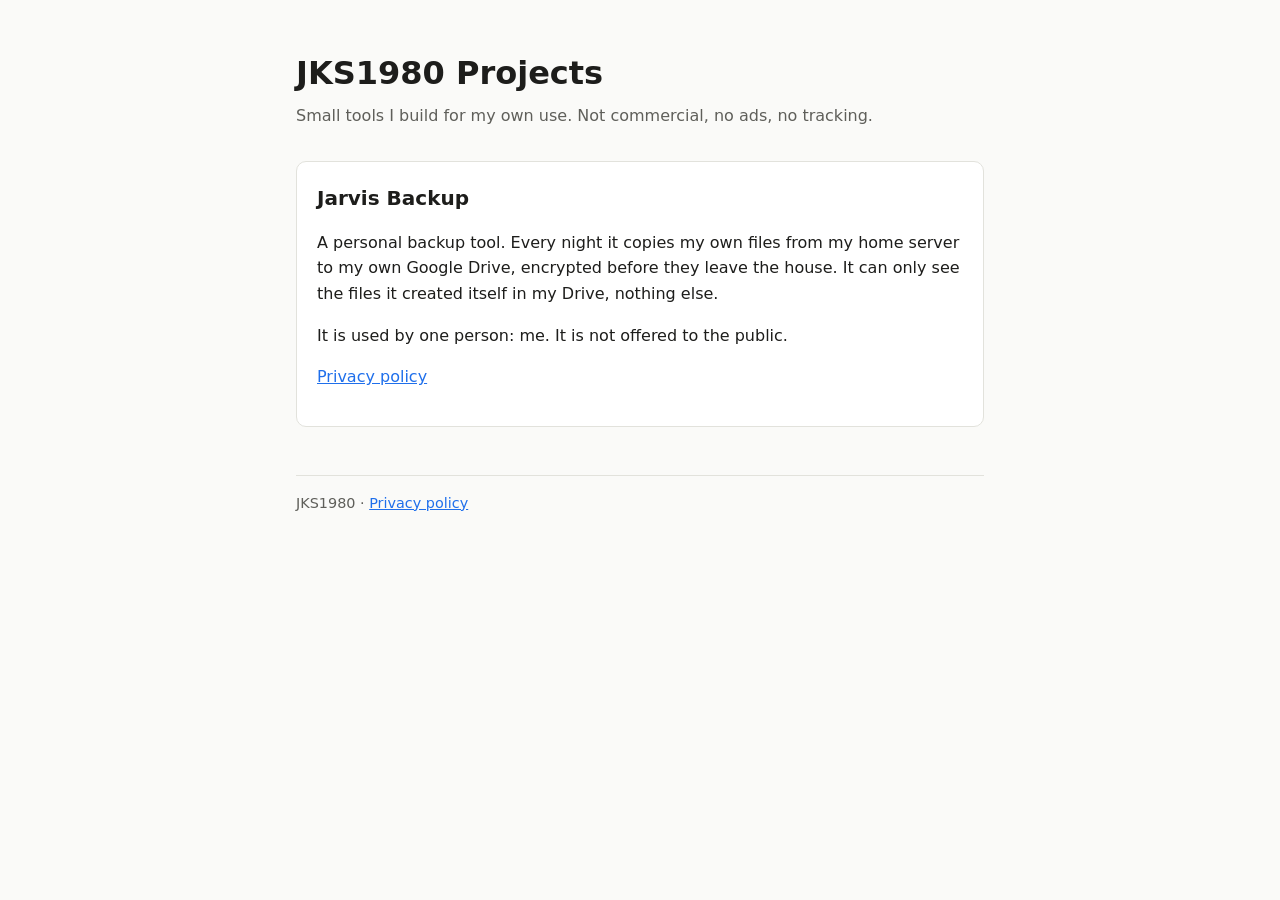
==== index.html @ 2dd3e872 "Add files via upload" ====
<!doctype html>
<html lang="en">
<head>
<meta charset="utf-8">
<meta name="viewport" content="width=device-width, initial-scale=1">
<title>JKS1980 Projects</title>
<meta name="description" content="Personal projects by JKS1980.">
<link rel="stylesheet" href="style.css">
</head>
<body>
<main>
  <h1>JKS1980 Projects</h1>
  <p class="sub">Small tools I build for my own use. Not commercial, no ads, no tracking.</p>

  <div class="card">
    <h2>Jarvis Backup</h2>
    <p>A personal backup tool. Every night it copies my own files from my home server to my own Google Drive, encrypted before they leave the house. It can only see the files it created itself in my Drive, nothing else.</p>
    <p>It is used by one person: me. It is not offered to the public.</p>
    <p><a href="privacy.html">Privacy policy</a></p>
  </div>

  <footer>
    JKS1980 · <a href="privacy.html">Privacy policy</a>
  </footer>
</main>
</body>
</html>
---- style.css ----
:root {
  --bg: #fafaf8;
  --fg: #1d1d1b;
  --muted: #5f5f5a;
  --card: #ffffff;
  --line: #e2e2dc;
  --accent: #1f6feb;
}
@media (prefers-color-scheme: dark) {
  :root {
    --bg: #141413;
    --fg: #ececea;
    --muted: #a3a39d;
    --card: #1d1d1b;
    --line: #2f2f2c;
    --accent: #58a6ff;
  }
}
* { box-sizing: border-box; }
body {
  margin: 0;
  background: var(--bg);
  color: var(--fg);
  font: 16px/1.6 system-ui, -apple-system, "Segoe UI", Roboto, sans-serif;
}
main { max-width: 720px; margin: 0 auto; padding: 48px 16px 64px; }
h1 { font-size: 2rem; margin: 0 0 4px; }
h2 { font-size: 1.25rem; margin: 32px 0 8px; }
p, li { color: var(--fg); }
.sub { color: var(--muted); margin: 0 0 32px; }
.card {
  background: var(--card);
  border: 1px solid var(--line);
  border-radius: 10px;
  padding: 20px;
  margin: 16px 0;
}
.card h2 { margin-top: 0; }
a { color: var(--accent); }
footer { color: var(--muted); font-size: 0.9rem; margin-top: 48px; border-top: 1px solid var(--line); padding-top: 16px; }
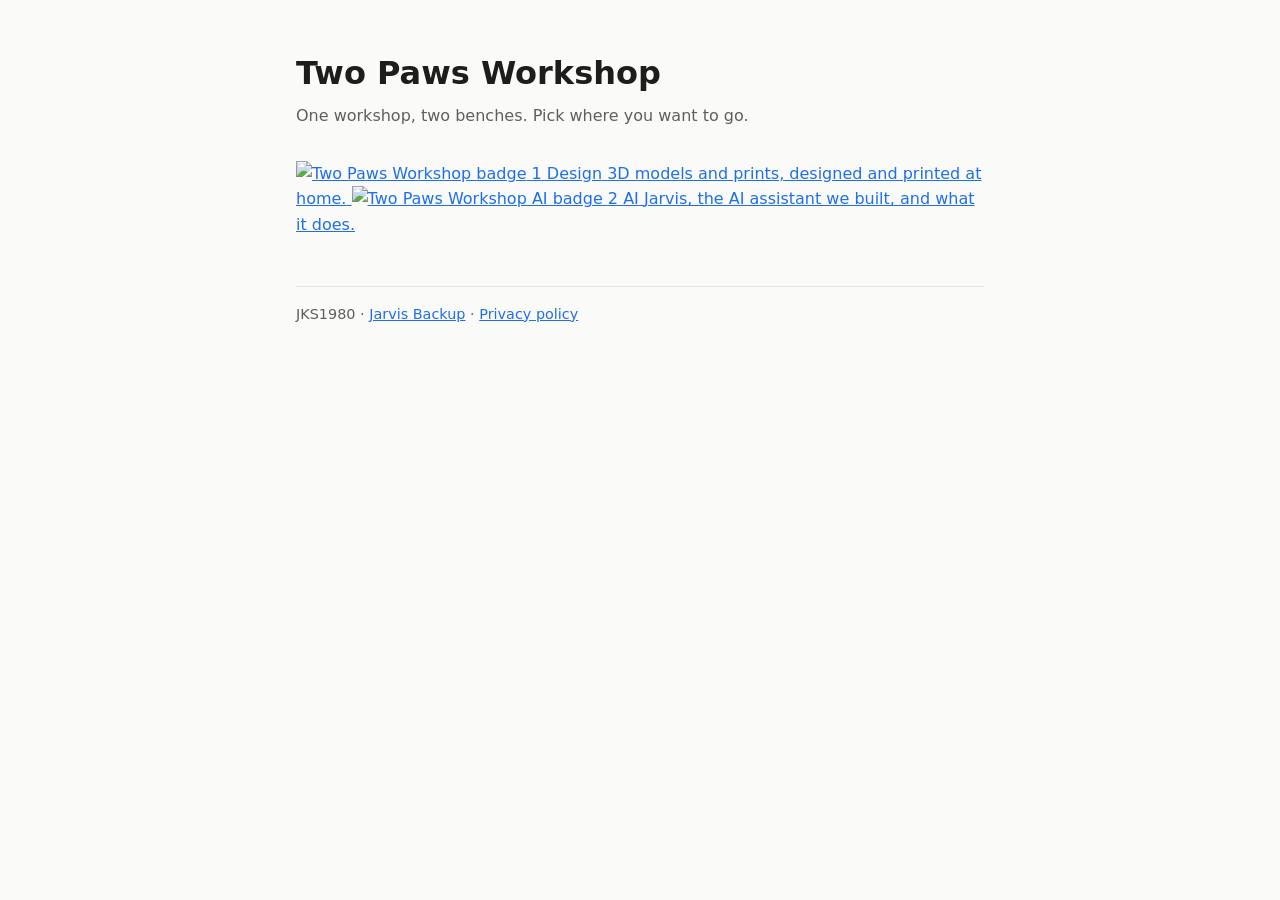
==== commit 12939160: "Update index.html" ====
--- a/index.html
+++ b/index.html
@@ -3,24 +3,35 @@
 <head>
 <meta charset="utf-8">
 <meta name="viewport" content="width=device-width, initial-scale=1">
-<title>JKS1980 Projects</title>
-<meta name="description" content="Personal projects by JKS1980.">
+<title>Two Paws Workshop</title>
+<meta name="description" content="Two Paws Workshop: 3D designs and AI projects by JKS1980.">
+<link rel="icon" href="img/two-paws.svg" type="image/svg+xml">
 <link rel="stylesheet" href="style.css">
 </head>
-<body>
+<body class="home">
 <main>
-  <h1>JKS1980 Projects</h1>
-  <p class="sub">Small tools I build for my own use. Not commercial, no ads, no tracking.</p>
+  <header class="hero">
+    <h1>Two Paws Workshop</h1>
+    <p class="sub">One workshop, two benches. Pick where you want to go.</p>
+  </header>
 
-  <div class="card">
-    <h2>Jarvis Backup</h2>
-    <p>A personal backup tool. Every night it copies my own files from my home server to my own Google Drive, encrypted before they leave the house. It can only see the files it created itself in my Drive, nothing else.</p>
-    <p>It is used by one person: me. It is not offered to the public.</p>
-    <p><a href="privacy.html">Privacy policy</a></p>
-  </div>
+  <nav class="choose" aria-label="Choose a section">
+    <a class="door design" href="design.html">
+      <img src="img/two-paws.svg" alt="Two Paws Workshop badge" width="220" height="220">
+      <span class="num">1</span>
+      <span class="name">Design</span>
+      <span class="what">3D models and prints, designed and printed at home.</span>
+    </a>
+    <a class="door ai" href="ai.html">
+      <img src="img/two-paws-ai.svg" alt="Two Paws Workshop AI badge" width="220" height="220">
+      <span class="num">2</span>
+      <span class="name">AI</span>
+      <span class="what">Jarvis, the AI assistant we built, and what it does.</span>
+    </a>
+  </nav>
 
   <footer>
-    JKS1980 · <a href="privacy.html">Privacy policy</a>
+    JKS1980 · <a href="backup.html">Jarvis Backup</a> · <a href="privacy.html">Privacy policy</a>
   </footer>
 </main>
 </body>
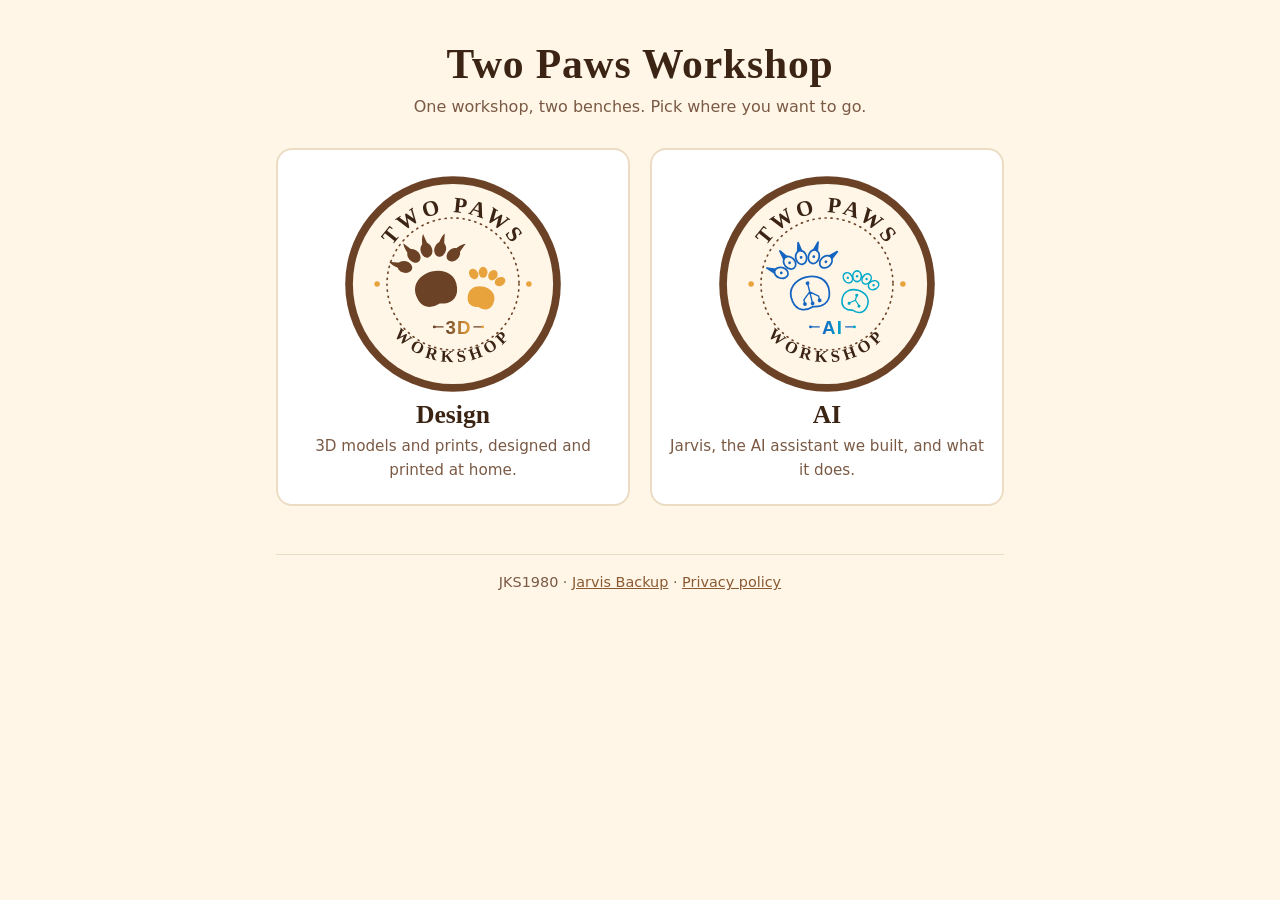
==== commit d5a76959: "Update index.html" ====
--- a/index.html
+++ b/index.html
@@ -18,13 +18,11 @@
   <nav class="choose" aria-label="Choose a section">
     <a class="door design" href="design.html">
       <img src="img/two-paws.svg" alt="Two Paws Workshop badge" width="220" height="220">
-      <span class="num">1</span>
       <span class="name">Design</span>
       <span class="what">3D models and prints, designed and printed at home.</span>
     </a>
     <a class="door ai" href="ai.html">
       <img src="img/two-paws-ai.svg" alt="Two Paws Workshop AI badge" width="220" height="220">
-      <span class="num">2</span>
       <span class="name">AI</span>
       <span class="what">Jarvis, the AI assistant we built, and what it does.</span>
     </a>
--- a/style.css
+++ b/style.css
@@ -1,19 +1,24 @@
+/* Two Paws Workshop site: brown/cream family colours; the AI side adds the circuit blue. */
 :root {
-  --bg: #fafaf8;
-  --fg: #1d1d1b;
-  --muted: #5f5f5a;
+  --bg: #FFF6E8;
+  --fg: #3B2414;
+  --muted: #7a5a44;
   --card: #ffffff;
-  --line: #e2e2dc;
-  --accent: #1f6feb;
+  --line: #ecdcc4;
+  --accent: #8a5a32;
+  --design: #E8A33D;
+  --ai: #1565C0;
 }
 @media (prefers-color-scheme: dark) {
   :root {
-    --bg: #141413;
-    --fg: #ececea;
-    --muted: #a3a39d;
-    --card: #1d1d1b;
-    --line: #2f2f2c;
-    --accent: #58a6ff;
+    --bg: #1c1410;
+    --fg: #f3e7d6;
+    --muted: #c2a98f;
+    --card: #271c16;
+    --line: #3d2d22;
+    --accent: #e8a33d;
+    --design: #E8A33D;
+    --ai: #4aa8ff;
   }
 }
 * { box-sizing: border-box; }
@@ -23,18 +28,54 @@
   color: var(--fg);
   font: 16px/1.6 system-ui, -apple-system, "Segoe UI", Roboto, sans-serif;
 }
-main { max-width: 720px; margin: 0 auto; padding: 48px 16px 64px; }
-h1 { font-size: 2rem; margin: 0 0 4px; }
-h2 { font-size: 1.25rem; margin: 32px 0 8px; }
-p, li { color: var(--fg); }
-.sub { color: var(--muted); margin: 0 0 32px; }
+main { max-width: 760px; margin: 0 auto; padding: 40px 16px 64px; }
+h1 { font: bold 2.1rem/1.2 Georgia, "Times New Roman", serif; margin: 0 0 4px; letter-spacing: .02em; }
+h2 { font-size: 1.2rem; margin: 0 0 8px; }
+.sub { color: var(--muted); margin: 0 0 28px; }
+a { color: var(--accent); }
+.back { margin: 0 0 20px; font-size: .95rem; }
+.back a { text-decoration: none; }
+
+/* start page */
+.hero { text-align: center; margin-bottom: 8px; }
+.hero h1 { font-size: 2.6rem; }
+.choose { display: grid; grid-template-columns: 1fr 1fr; gap: 20px; }
+.door {
+  display: flex; flex-direction: column; align-items: center; text-align: center;
+  background: var(--card); border: 2px solid var(--line); border-radius: 16px;
+  padding: 24px 16px 22px; color: var(--fg); text-decoration: none;
+  transition: transform .15s, border-color .15s, box-shadow .15s;
+}
+.door img { width: 100%; max-width: 220px; height: auto; }
+.door .num {
+  margin-top: 14px; width: 34px; height: 34px; border-radius: 50%;
+  display: grid; place-items: center; font-weight: 800; color: #fff;
+}
+.door.design .num { background: var(--design); }
+.door.ai .num { background: var(--ai); }
+.door .name { font: bold 1.6rem Georgia, "Times New Roman", serif; margin-top: 6px; }
+.door .what { color: var(--muted); font-size: .95rem; margin-top: 4px; }
+.door:hover, .door:focus-visible { transform: translateY(-3px); box-shadow: 0 8px 24px rgba(59,36,20,.12); outline: none; }
+.door.design:hover, .door.design:focus-visible { border-color: var(--design); }
+.door.ai:hover, .door.ai:focus-visible { border-color: var(--ai); }
+@media (max-width: 560px) {
+  .choose { grid-template-columns: 1fr; }
+  .hero h1 { font-size: 1.9rem; }
+  .door img { max-width: 180px; }
+}
+
+/* inner pages */
+.page-head { display: flex; gap: 16px; align-items: center; margin-bottom: 8px; }
+.page-head img { flex: none; width: 96px; height: 96px; }
+.page-head .sub { margin: 0; }
 .card {
-  background: var(--card);
-  border: 1px solid var(--line);
-  border-radius: 10px;
-  padding: 20px;
-  margin: 16px 0;
+  background: var(--card); border: 1px solid var(--line); border-radius: 12px;
+  padding: 20px; margin: 16px 0;
 }
-.card h2 { margin-top: 0; }
-a { color: var(--accent); }
-footer { color: var(--muted); font-size: 0.9rem; margin-top: 48px; border-top: 1px solid var(--line); padding-top: 16px; }
+.design .card { border-left: 4px solid var(--design); }
+.ai .card { border-left: 4px solid var(--ai); }
+.card ul { margin: 0; padding-left: 20px; }
+.card li { margin: 6px 0; }
+.links { list-style: none; padding: 0 !important; }
+.links a { font-weight: 600; }
+footer { color: var(--muted); font-size: .9rem; margin-top: 48px; border-top: 1px solid var(--line); padding-top: 16px; text-align: center; }
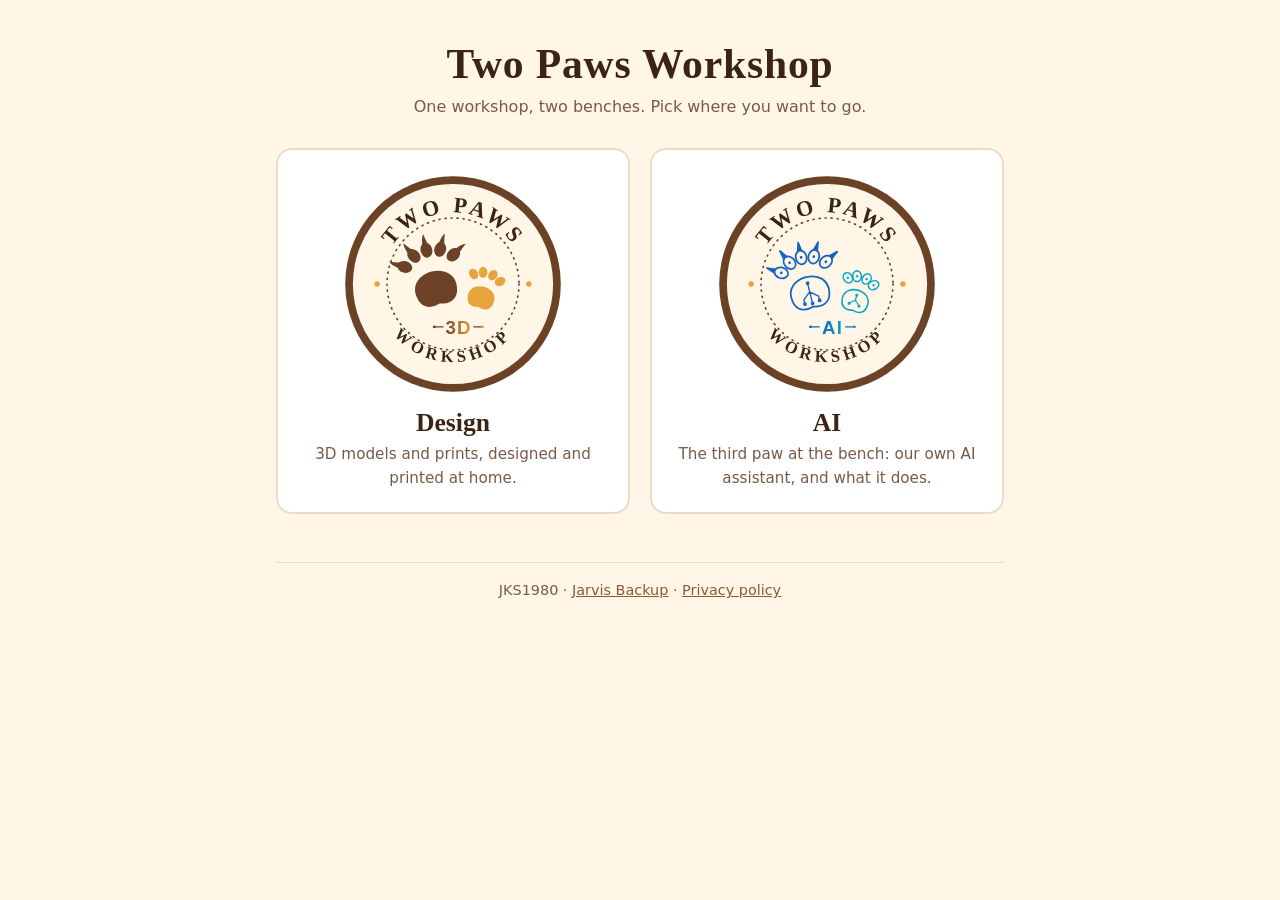
==== commit c8deb3a5: "Update index.html" ====
--- a/index.html
+++ b/index.html
@@ -24,7 +24,7 @@
     <a class="door ai" href="ai.html">
       <img src="img/two-paws-ai.svg" alt="Two Paws Workshop AI badge" width="220" height="220">
       <span class="name">AI</span>
-      <span class="what">Jarvis, the AI assistant we built, and what it does.</span>
+      <span class="what">The third paw at the bench: our own AI assistant, and what it does.</span>
     </a>
   </nav>
 
--- a/style.css
+++ b/style.css
@@ -47,13 +47,7 @@
   transition: transform .15s, border-color .15s, box-shadow .15s;
 }
 .door img { width: 100%; max-width: 220px; height: auto; }
-.door .num {
-  margin-top: 14px; width: 34px; height: 34px; border-radius: 50%;
-  display: grid; place-items: center; font-weight: 800; color: #fff;
-}
-.door.design .num { background: var(--design); }
-.door.ai .num { background: var(--ai); }
-.door .name { font: bold 1.6rem Georgia, "Times New Roman", serif; margin-top: 6px; }
+.door .name { font: bold 1.6rem Georgia, "Times New Roman", serif; margin-top: 14px; }
 .door .what { color: var(--muted); font-size: .95rem; margin-top: 4px; }
 .door:hover, .door:focus-visible { transform: translateY(-3px); box-shadow: 0 8px 24px rgba(59,36,20,.12); outline: none; }
 .door.design:hover, .door.design:focus-visible { border-color: var(--design); }
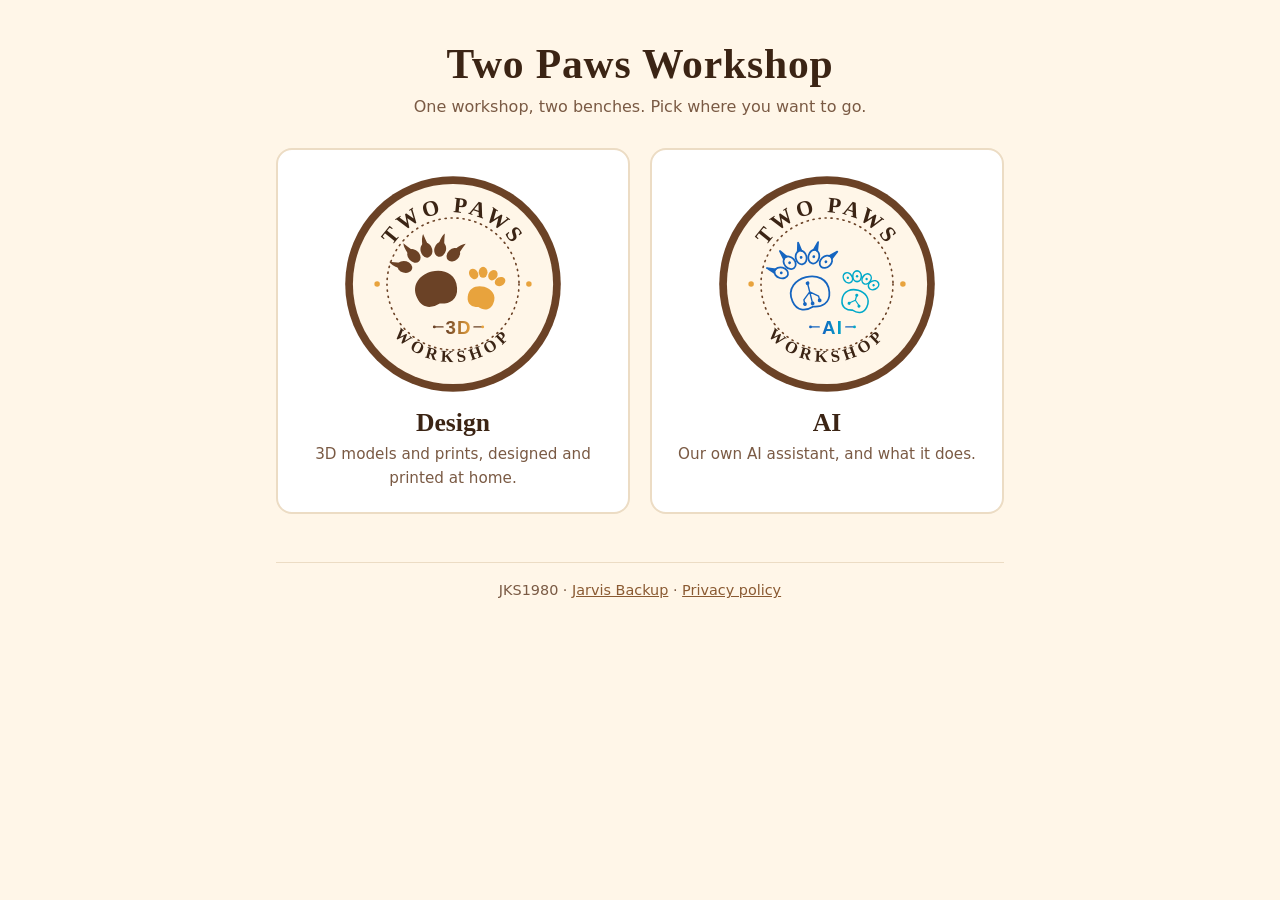
==== commit ed779cc1: "Update index.html" ====
--- a/index.html
+++ b/index.html
@@ -24,7 +24,7 @@
     <a class="door ai" href="ai.html">
       <img src="img/two-paws-ai.svg" alt="Two Paws Workshop AI badge" width="220" height="220">
       <span class="name">AI</span>
-      <span class="what">The third paw at the bench: our own AI assistant, and what it does.</span>
+      <span class="what">Our own AI assistant, and what it does.</span>
     </a>
   </nav>
 
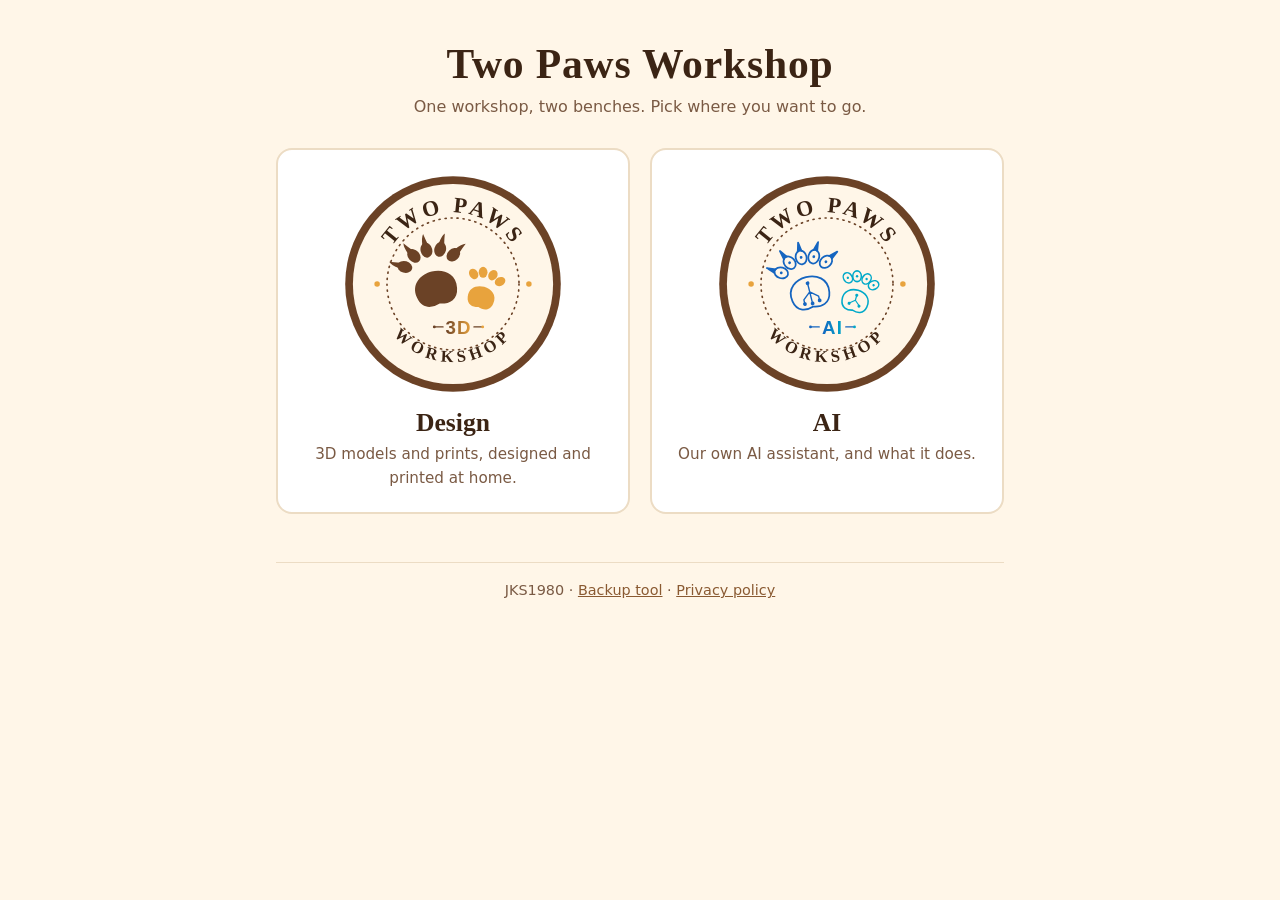
==== commit 3f2238af: "Update index.html" ====
--- a/index.html
+++ b/index.html
@@ -29,7 +29,7 @@
   </nav>
 
   <footer>
-    JKS1980 · <a href="backup.html">Jarvis Backup</a> · <a href="privacy.html">Privacy policy</a>
+    JKS1980 · <a href="backup.html">Backup tool</a> · <a href="privacy.html">Privacy policy</a>
   </footer>
 </main>
 </body>
